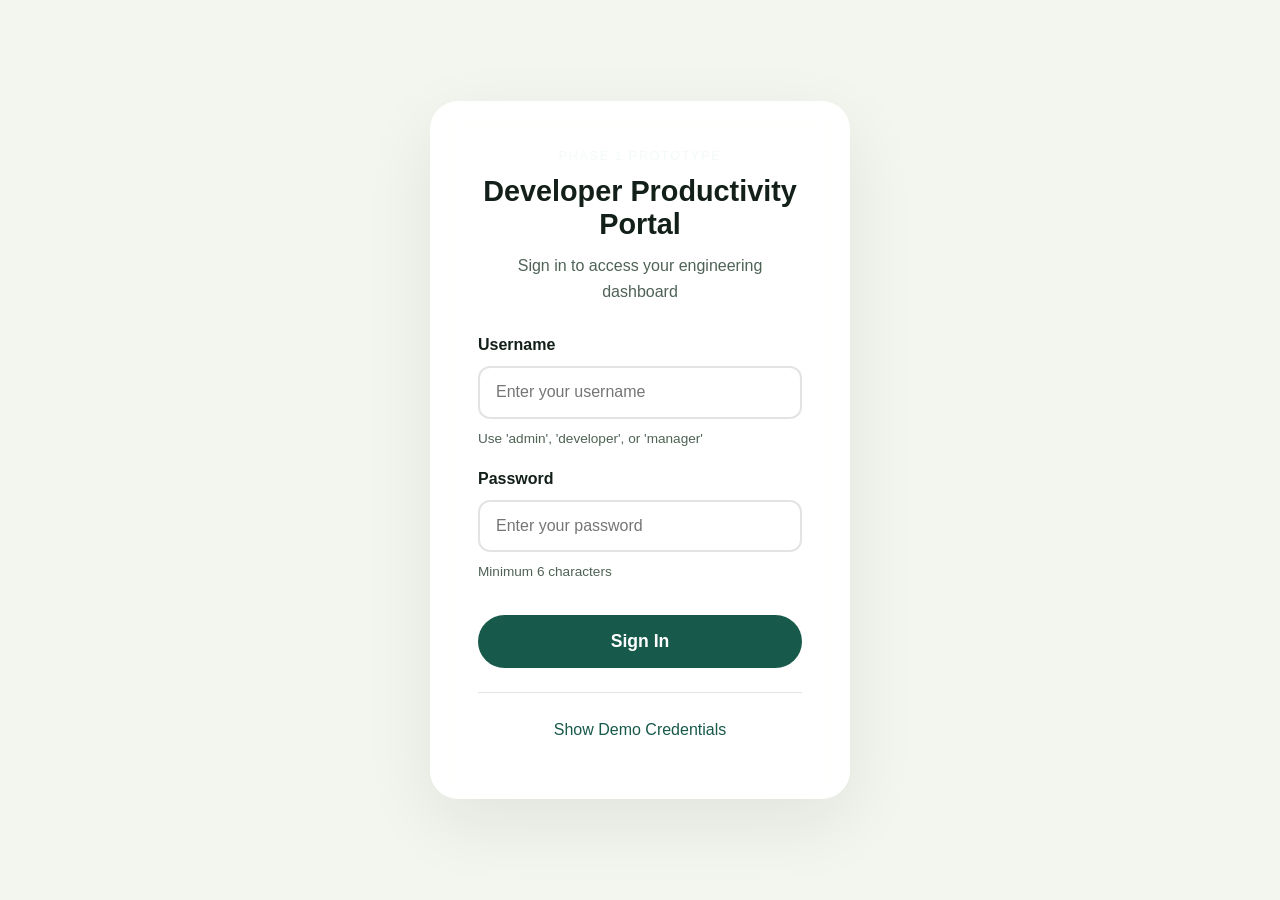
==== login.html @ 98bf2319 "feat: add login UI with authentication - Add authService.js for authentication management - Create l" ====
<!DOCTYPE html>
<html lang="en">
<head>
  <meta charset="UTF-8">
  <meta name="viewport" content="width=device-width, initial-scale=1.0">
  <meta name="description" content="Developer Productivity Portal - Secure Login">
  <title>Developer Productivity Portal | Login</title>
  <link rel="stylesheet" href="./css/styles.css">
  <link rel="stylesheet" href="./css/responsive.css">
</head>
<body data-page="login">
  <a class="skip-link" href="#main-content">Skip to main content</a>

  <div class="login-container">
    <div class="login-card surface">
      <header class="login-header">
        <div class="brand-block">
          <p class="eyebrow">Phase 1 Prototype</p>
          <h1>Developer Productivity Portal</h1>
          <p class="brand-copy">Sign in to access your engineering dashboard</p>
        </div>
      </header>

      <main id="main-content" class="login-form-container">
        <form id="login-form" class="login-form" novalidate>
          <div class="form-group">
            <label for="username" class="form-label">Username</label>
            <input
              type="text"
              id="username"
              name="username"
              class="form-input"
              required
              autocomplete="username"
              placeholder="Enter your username"
              aria-describedby="username-help"
            >
            <p id="username-help" class="form-help">Use 'admin', 'developer', or 'manager'</p>
          </div>

          <div class="form-group">
            <label for="password" class="form-label">Password</label>
            <input
              type="password"
              id="password"
              name="password"
              class="form-input"
              required
              autocomplete="current-password"
              placeholder="Enter your password"
              aria-describedby="password-help"
            >
            <p id="password-help" class="form-help">Minimum 6 characters</p>
          </div>

          <div id="error-message" class="error-message hidden" role="alert" aria-live="polite"></div>

          <button type="submit" id="login-submit" class="button button-primary login-submit">
            Sign In
          </button>
        </form>

        <div class="login-footer">
          <button
            type="button"
            class="button button-link"
            onclick="showDemoCredentials()"
            aria-expanded="false"
            aria-controls="demo-credentials"
          >
            Show Demo Credentials
          </button>
        </div>

        <div id="demo-credentials" class="demo-credentials hidden" aria-hidden="true">
          <h3>Demo Accounts</h3>
          <div class="demo-account">
            <strong>Admin:</strong> admin / admin123
          </div>
          <div class="demo-account">
            <strong>Developer:</strong> developer / dev123
          </div>
          <div class="demo-account">
            <strong>Manager:</strong> manager / mgr123
          </div>
        </div>
      </main>
    </div>
  </div>

  <script type="module">
    import { initializeLoginUI, showDemoCredentials } from "./js/ui/loginUI.js";

    // Make showDemoCredentials available globally for onclick
    window.showDemoCredentials = showDemoCredentials;

    document.addEventListener("DOMContentLoaded", () => {
      initializeLoginUI();
    });
  </script>
</body>
</html>
---- css/styles.css ----
:root {
  --bg: #f3f5ef;
  --surface: rgba(255, 255, 255, 0.92);
  --surface-strong: #ffffff;
  --surface-muted: #eef2e3;
  --text: #132019;
  --text-soft: #4f6256;
  --border: rgba(19, 32, 25, 0.12);
  --accent: #17594a;
  --accent-strong: #0d4034;
  --accent-warm: #d9714f;
  --accent-gold: #d29c2c;
  --success: #1f7a47;
  --danger: #a53f2c;
  --shadow: 0 24px 70px rgba(20, 44, 30, 0.08);
  --radius-lg: 28px;
  --radius-md: 18px;
  --radius-sm: 12px;
  --space-1: 0.5rem;
  --space-2: 0.75rem;
  --space-3: 1rem;
  --space-4: 1.5rem;
  --space-5: 2rem;
  --space-6: 3rem;
  --transition: 180ms ease;
}

*,
*::before,
*::after {
  box-sizing: border-box;
}

html {
  scroll-behavior: smooth;
}

body {
  margin: 0;
  font-family: "Segoe UI Variable", "Aptos", "Trebuchet MS", sans-serif;
  color: var(--text);
  background:
    radial-gradient(circle at top left, rgba(217, 113, 79, 0.2), transparent 28%),
    radial-gradient(circle at top right, rgba(23, 89, 74, 0.18), transparent 30%),
    linear-gradient(180deg, #f9faf5 0%, var(--bg) 100%);
  min-height: 100vh;
}

img {
  max-width: 100%;
  display: block;
}

a {
  color: var(--accent);
  text-decoration: none;
}

a:hover,
a:focus-visible {
  color: var(--accent-strong);
}

button,
input,
select {
  font: inherit;
}

button {
  cursor: pointer;
}

.skip-link,
.sr-only {
  position: absolute;
  width: 1px;
  height: 1px;
  padding: 0;
  margin: -1px;
  overflow: hidden;
  clip: rect(0, 0, 0, 0);
  white-space: nowrap;
  border: 0;
}

.skip-link:focus {
  position: fixed;
  top: 1rem;
  left: 1rem;
  width: auto;
  height: auto;
  clip: auto;
  white-space: normal;
  background: var(--surface-strong);
  color: var(--text);
  padding: 0.75rem 1rem;
  border-radius: var(--radius-sm);
  z-index: 1000;
  box-shadow: var(--shadow);
}

.app-shell {
  display: grid;
  grid-template-columns: 320px minmax(0, 1fr);
  gap: var(--space-5);
  padding: var(--space-4);
}

.sidebar,
.surface {
  backdrop-filter: blur(14px);
  box-shadow: var(--shadow);
}

.sidebar {
  position: sticky;
  top: var(--space-4);
  align-self: start;
  padding: var(--space-5);
  border-radius: var(--radius-lg);
  background: linear-gradient(180deg, rgba(16, 38, 31, 0.96), rgba(12, 28, 23, 0.93));
  color: #eef8f2;
  min-height: calc(100vh - 2 * var(--space-4));
  display: flex;
  flex-direction: column;
  gap: var(--space-5);
}

.brand-block h1,
.page-header h2,
.section-heading h3,
.modal-header h3,
.status-banner h3 {
  margin: 0;
}

.eyebrow,
.panel-label {
  text-transform: uppercase;
  letter-spacing: 0.14em;
  font-size: 0.78rem;
}

.eyebrow {
  color: rgba(238, 248, 242, 0.7);
  margin: 0 0 var(--space-2);
}

.brand-copy {
  margin: var(--space-3) 0 0;
  color: rgba(238, 248, 242, 0.76);
  line-height: 1.6;
}

.nav-links {
  display: grid;
  gap: var(--space-2);
}

.nav-links a {
  color: rgba(238, 248, 242, 0.88);
  padding: 0.95rem 1rem;
  border-radius: var(--radius-sm);
  border: 1px solid transparent;
  transition: background var(--transition), border-color var(--transition), transform var(--transition);
}

.nav-links a:hover,
.nav-links a:focus-visible,
.nav-links a.is-active {
  background: rgba(255, 255, 255, 0.08);
  border-color: rgba(255, 255, 255, 0.16);
  transform: translateX(2px);
}

.content {
  display: grid;
  gap: var(--space-4);
  align-content: start;
  padding-bottom: var(--space-6);
}

.page-header,
.status-banner,
.panel,
.metric-card {
  border: 1px solid var(--border);
  border-radius: var(--radius-lg);
}

.page-header {
  display: flex;
  justify-content: space-between;
  gap: var(--space-4);
  align-items: end;
}

.page-copy {
  color: var(--text-soft);
  max-width: 60ch;
  margin: var(--space-2) 0 0;
  line-height: 1.6;
}

.header-actions {
  display: flex;
  flex-wrap: wrap;
  gap: var(--space-2);
}

.surface,
.page-header {
  background: var(--surface);
}

.page-header,
.panel,
.status-banner,
.metric-card {
  padding: var(--space-4);
}

.panel-compact {
  padding: var(--space-4);
}

.status-banner {
  display: flex;
  justify-content: space-between;
  gap: var(--space-3);
  align-items: center;
}

.metrics-grid,
.dashboard-grid {
  display: grid;
  gap: var(--space-4);
}

.metrics-grid {
  grid-template-columns: repeat(4, minmax(0, 1fr));
}

.dashboard-grid {
  grid-template-columns: 1.1fr 0.9fr;
}

.metric-card {
  display: grid;
  gap: var(--space-2);
}

.metric-card p,
.metric-card span {
  margin: 0;
}

.metric-card strong {
  font-size: clamp(2rem, 4vw, 3rem);
}

.accent-projects { border-top: 6px solid var(--accent); }
.accent-active { border-top: 6px solid var(--accent-warm); }
.accent-complete { border-top: 6px solid var(--success); }
.accent-priority { border-top: 6px solid var(--accent-gold); }

.section-heading {
  display: flex;
  justify-content: space-between;
  gap: var(--space-3);
  align-items: center;
  margin-bottom: var(--space-3);
}

.panel-label {
  color: var(--text-soft);
  margin: 0 0 var(--space-1);
}

.button,
.button-secondary,
.icon-button {
  border: 0;
  border-radius: 999px;
  transition: transform var(--transition), background var(--transition), opacity var(--transition);
}

.button,
.button-secondary {
  padding: 0.9rem 1.25rem;
  font-weight: 700;
}

.button {
  background: var(--accent);
  color: white;
}

.button:hover,
.button:focus-visible,
.button-secondary:hover,
.button-secondary:focus-visible,
.icon-button:hover,
.icon-button:focus-visible {
  transform: translateY(-1px);
}

.button:disabled,
.button-secondary:disabled,
.icon-button:disabled {
  opacity: 0.55;
  cursor: not-allowed;
  transform: none;
}

.button-secondary {
  background: var(--surface-muted);
  color: var(--text);
  border: 1px solid var(--border);
}

.icon-button {
  width: 2.5rem;
  height: 2.5rem;
  background: var(--surface-muted);
  color: var(--text);
  font-size: 1.5rem;
}

.list-stack {
  display: grid;
  gap: var(--space-3);
}

.list-card {
  display: grid;
  gap: var(--space-2);
  padding: var(--space-3);
  background: var(--surface-strong);
  border: 1px solid var(--border);
  border-radius: var(--radius-md);
}

.list-card header {
  display: flex;
  justify-content: space-between;
  gap: var(--space-2);
  align-items: start;
}

.meta-line {
  display: flex;
  flex-wrap: wrap;
  gap: var(--space-2);
  color: var(--text-soft);
  font-size: 0.94rem;
}

.state-message,
.form-banner {
  padding: 0.95rem 1rem;
  border-radius: var(--radius-sm);
  border: 1px dashed var(--border);
  background: rgba(238, 242, 227, 0.7);
  color: var(--text-soft);
}

.form-banner {
  border-style: solid;
  background: rgba(165, 63, 44, 0.08);
  border-color: rgba(165, 63, 44, 0.25);
  color: var(--danger);
}

.table-wrapper {
  overflow-x: auto;
}

.data-table {
  width: 100%;
  border-collapse: collapse;
  min-width: 760px;
}

.data-table th,
.data-table td {
  padding: 1rem 0.8rem;
  text-align: left;
  border-bottom: 1px solid var(--border);
  vertical-align: middle;
}

.data-table th {
  color: var(--text-soft);
  font-size: 0.88rem;
  text-transform: uppercase;
  letter-spacing: 0.08em;
}

.badge {
  display: inline-flex;
  align-items: center;
  justify-content: center;
  min-width: 88px;
  padding: 0.45rem 0.75rem;
  border-radius: 999px;
  font-size: 0.85rem;
  font-weight: 700;
}

.badge-status-active,
.badge-status-in-progress {
  background: rgba(217, 113, 79, 0.14);
  color: #8a4a35;
}

.badge-status-completed,
.badge-status-done {
  background: rgba(31, 122, 71, 0.14);
  color: #1b5b38;
}

.badge-status-to-do {
  background: rgba(23, 89, 74, 0.12);
  color: var(--accent-strong);
}

.badge-priority-high {
  background: rgba(165, 63, 44, 0.14);
  color: var(--danger);
}

.badge-priority-medium {
  background: rgba(210, 156, 44, 0.18);
  color: #8a6619;
}

.badge-priority-low {
  background: rgba(23, 89, 74, 0.12);
  color: var(--accent);
}

.row-actions {
  display: flex;
  gap: var(--space-2);
  flex-wrap: wrap;
}

.text-button {
  border: 0;
  background: transparent;
  color: var(--accent);
  font-weight: 700;
  padding: 0;
}

.text-button.delete {
  color: var(--danger);
}

.filters-grid {
  display: grid;
  gap: var(--space-3);
}

.filter-row {
  display: grid;
  gap: var(--space-3);
  grid-template-columns: repeat(4, minmax(0, 1fr));
}

.field {
  display: grid;
  gap: 0.5rem;
}

.field span {
  font-weight: 700;
}

.field input,
.field select {
  width: 100%;
  padding: 0.9rem 1rem;
  border-radius: var(--radius-sm);
  border: 1px solid var(--border);
  background: var(--surface-strong);
  color: var(--text);
}

.field input:focus,
.field select:focus,
.button:focus-visible,
.button-secondary:focus-visible,
.text-button:focus-visible,
.icon-button:focus-visible,
.nav-links a:focus-visible {
  outline: 3px solid rgba(23, 89, 74, 0.25);
  outline-offset: 2px;
}

.field-error {
  min-height: 1.25rem;
  color: var(--danger);
}

.modal {
  width: min(560px, calc(100vw - 2rem));
  border: 0;
  border-radius: var(--radius-lg);
  padding: 0;
  box-shadow: var(--shadow);
}

.modal::backdrop {
  background: rgba(7, 15, 11, 0.55);
  backdrop-filter: blur(4px);
}

.modal-shell {
  display: grid;
  gap: var(--space-3);
  padding: var(--space-4);
  background: #fcfcf9;
}

.modal-header,
.modal-actions {
  display: flex;
  justify-content: space-between;
  gap: var(--space-3);
  align-items: center;
}

.modal-actions {
  justify-content: end;
}

/* Login Page Styles */
body[data-page="login"] {
  background: var(--bg);
  display: flex;
  align-items: center;
  justify-content: center;
  min-height: 100vh;
  padding: var(--space-4);
}

.login-container {
  width: 100%;
  max-width: 420px;
}

.login-card {
  padding: var(--space-6);
  border-radius: var(--radius-lg);
  box-shadow: var(--shadow);
}

.login-header {
  text-align: center;
  margin-bottom: var(--space-5);
}

.login-header .brand-block h1 {
  font-size: 1.8rem;
  margin-bottom: var(--space-2);
}

.login-header .brand-copy {
  color: var(--text-soft);
  margin: 0;
}

.login-form-container {
  display: grid;
  gap: var(--space-4);
}

.login-form {
  display: grid;
  gap: var(--space-4);
}

.form-group {
  display: grid;
  gap: var(--space-2);
}

.form-label {
  font-weight: 600;
  color: var(--text);
}

.form-input {
  width: 100%;
  padding: 0.95rem 1rem;
  border: 2px solid var(--border);
  border-radius: var(--radius-sm);
  background: var(--surface-strong);
  color: var(--text);
  font-size: 1rem;
  transition: border-color var(--transition), box-shadow var(--transition);
}

.form-input:focus {
  outline: none;
  border-color: var(--accent);
  box-shadow: 0 0 0 3px rgba(23, 89, 74, 0.1);
}

.form-input.valid {
  border-color: var(--success);
}

.form-input.invalid {
  border-color: var(--danger);
}

.form-help {
  font-size: 0.85rem;
  color: var(--text-soft);
  margin: 0;
}

.error-message {
  background: rgba(165, 63, 44, 0.1);
  border: 1px solid var(--danger);
  border-radius: var(--radius-sm);
  padding: var(--space-3);
  color: var(--danger);
  font-weight: 500;
}

.error-message.hidden {
  display: none;
}

.login-submit {
  width: 100%;
  padding: 1rem;
  font-size: 1.1rem;
  font-weight: 600;
  margin-top: var(--space-2);
}

.login-footer {
  text-align: center;
  padding-top: var(--space-3);
  border-top: 1px solid var(--border);
}

.button-link {
  background: none;
  border: none;
  color: var(--accent);
  font-weight: 500;
  cursor: pointer;
  padding: var(--space-2);
  border-radius: var(--radius-sm);
  transition: background var(--transition);
}

.button-link:hover,
.button-link:focus {
  background: rgba(23, 89, 74, 0.05);
}

.demo-credentials {
  background: var(--surface-muted);
  border: 1px solid var(--border);
  border-radius: var(--radius-sm);
  padding: var(--space-4);
  margin-top: var(--space-3);
}

.demo-credentials.hidden {
  display: none;
}

.demo-credentials h3 {
  margin: 0 0 var(--space-3) 0;
  font-size: 1rem;
  color: var(--text-soft);
}

.demo-account {
  font-family: 'Courier New', monospace;
  font-size: 0.9rem;
  color: var(--text);
  margin-bottom: var(--space-2);
}

.demo-account:last-child {
  margin-bottom: 0;
}

/* User Section Styles */
.user-section {
  background: linear-gradient(180deg, rgba(16, 38, 31, 0.96), rgba(12, 28, 23, 0.93));
  color: #eef8f2;
  border: 1px solid rgba(255, 255, 255, 0.16);
}

.user-section .panel-label {
  color: rgba(238, 248, 242, 0.7);
}

.user-section h3 {
  color: #eef8f2;
  margin: var(--space-2) 0 0 0;
}

.user-section p {
  color: rgba(238, 248, 242, 0.76);
  margin: 0;
}

.user-section .button-secondary {
  background: rgba(255, 255, 255, 0.08);
  border-color: rgba(255, 255, 255, 0.16);
  color: #eef8f2;
  margin-top: var(--space-3);
}

.user-section .button-secondary:hover,
.user-section .button-secondary:focus {
  background: rgba(255, 255, 255, 0.12);
  border-color: rgba(255, 255, 255, 0.24);
}
---- css/responsive.css ----
@media (max-width: 1180px) {
  .app-shell,
  .dashboard-grid,
  .metrics-grid,
  .filter-row {
    grid-template-columns: 1fr 1fr;
  }

  .sidebar {
    position: static;
    min-height: auto;
  }
}

@media (max-width: 860px) {
  .app-shell {
    grid-template-columns: 1fr;
  }

  .page-header,
  .status-banner,
  .section-heading,
  .modal-header,
  .modal-actions {
    align-items: start;
  }

  .page-header,
  .status-banner,
  .section-heading,
  .modal-header {
    flex-direction: column;
  }

  .metrics-grid,
  .dashboard-grid,
  .filter-row {
    grid-template-columns: 1fr;
  }
}

@media (max-width: 640px) {
  :root {
    --space-4: 1.1rem;
    --space-5: 1.4rem;
    --space-6: 2rem;
  }

  .app-shell {
    padding: 0.8rem;
  }

  .sidebar,
  .page-header,
  .panel,
  .status-banner,
  .metric-card,
  .modal-shell {
    border-radius: 22px;
  }

  .header-actions,
  .row-actions,
  .modal-actions {
    width: 100%;
  }

  .header-actions > *,
  .modal-actions > *,
  .row-actions > * {
    flex: 1 1 auto;
  }
}
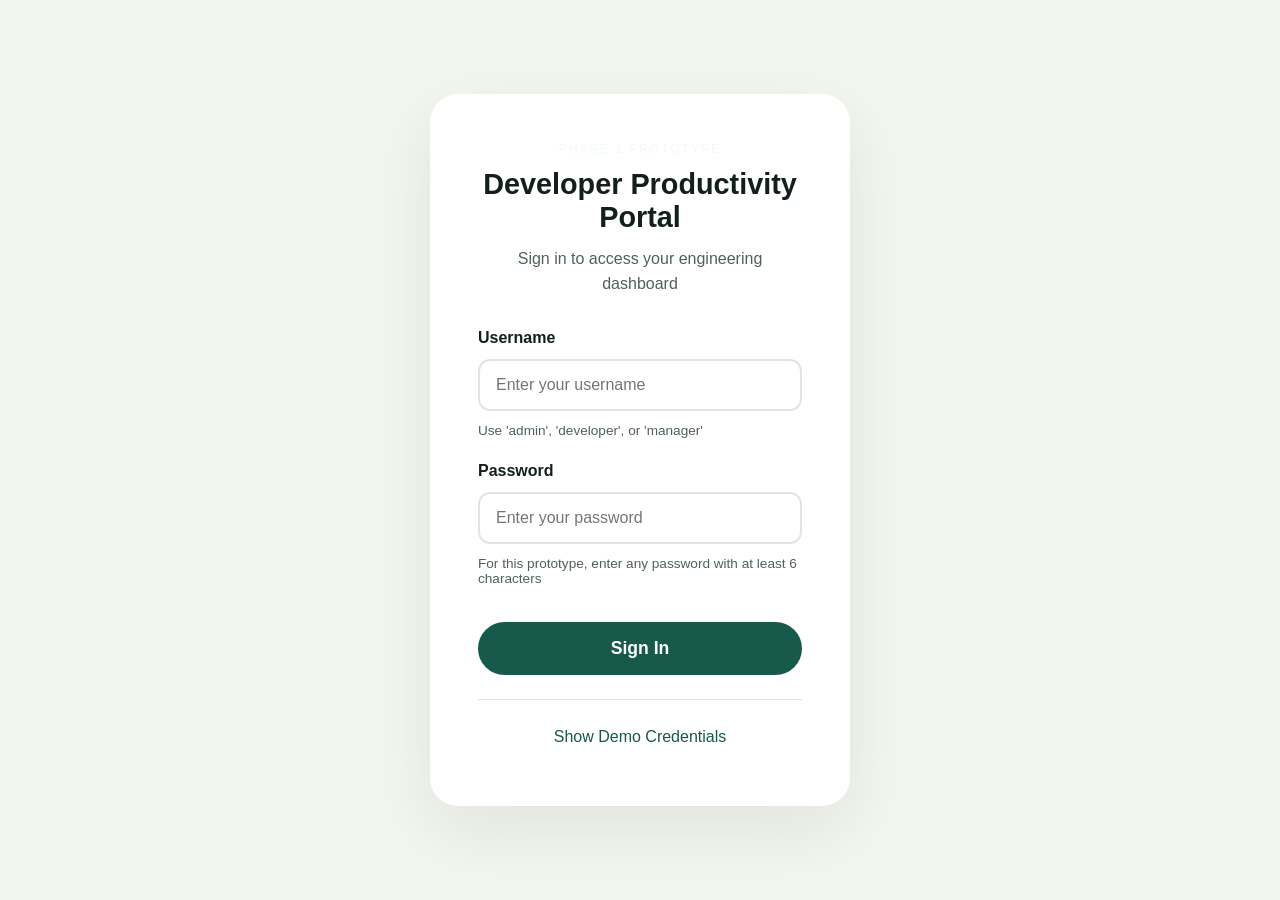
==== commit 3da6d60a: "fix: fixed the password issue in login page" ====
--- a/login.html
+++ b/login.html
@@ -50,7 +50,7 @@
               placeholder="Enter your password"
               aria-describedby="password-help"
             >
-            <p id="password-help" class="form-help">Minimum 6 characters</p>
+            <p id="password-help" class="form-help">For this prototype, enter any password with at least 6 characters</p>
           </div>
 
           <div id="error-message" class="error-message hidden" role="alert" aria-live="polite"></div>
@@ -75,13 +75,13 @@
         <div id="demo-credentials" class="demo-credentials hidden" aria-hidden="true">
           <h3>Demo Accounts</h3>
           <div class="demo-account">
-            <strong>Admin:</strong> admin / admin123
+            <strong>Admin:</strong> username `admin` and any password with 6 or more characters
           </div>
           <div class="demo-account">
-            <strong>Developer:</strong> developer / dev123
+            <strong>Developer:</strong> username `developer` and any password with 6 or more characters
           </div>
           <div class="demo-account">
-            <strong>Manager:</strong> manager / mgr123
+            <strong>Manager:</strong> username `manager` and any password with 6 or more characters
           </div>
         </div>
       </main>
@@ -99,4 +99,4 @@
     });
   </script>
 </body>
-</html>+</html>
